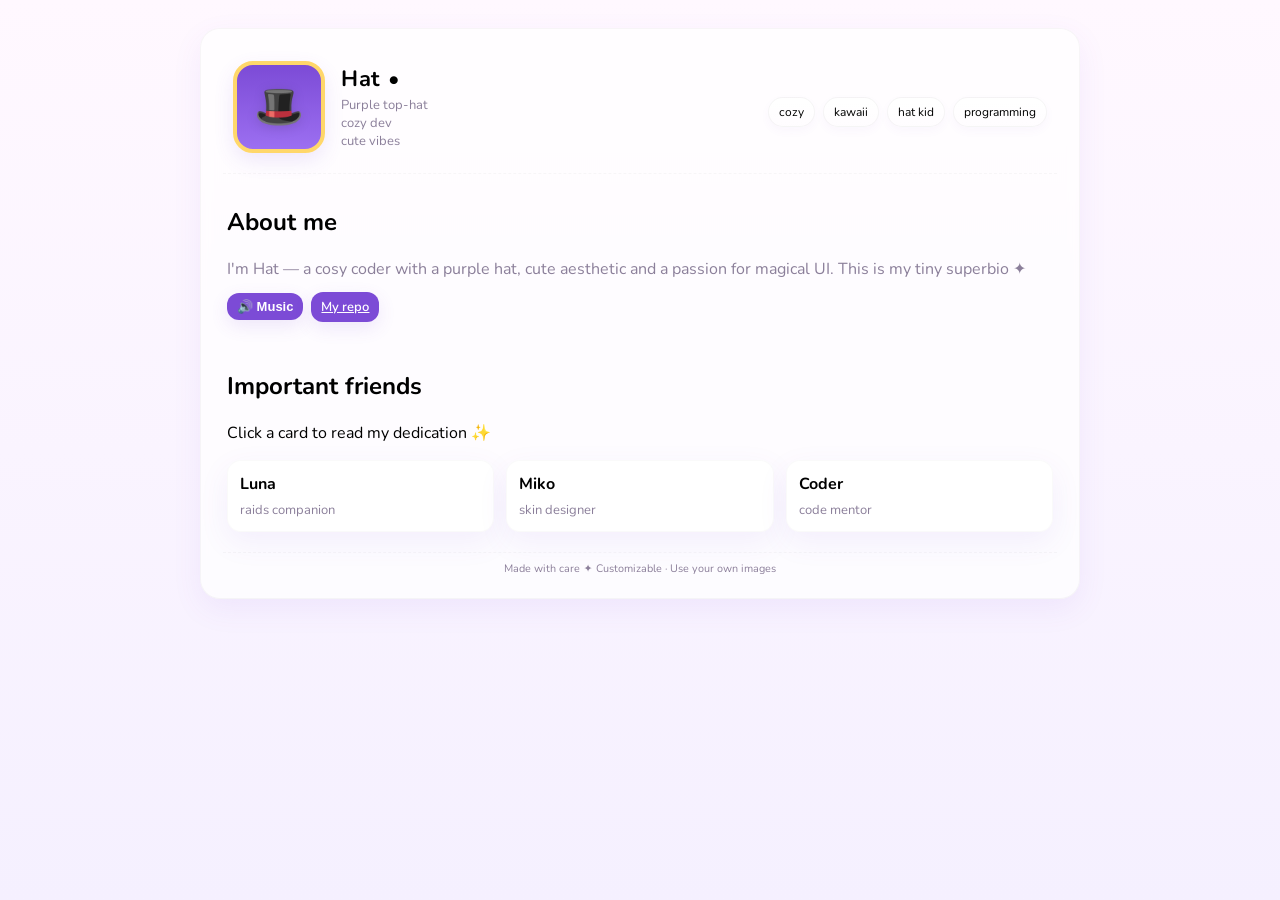
==== index.html @ 03278bb0 "Optimized gui" ====
<!doctype html>
<html lang="en">
<head>
  <meta charset="utf-8" />
  <meta name="viewport" content="width=device-width,initial-scale=1" />
  <title>Hat — Superbio</title>

  <!-- Fonts -->
  <link href="https://fonts.googleapis.com/css2?family=Nunito:wght@300;400;700&family=Inter:wght@400;600&display=swap" rel="stylesheet">

  <!-- Styles -->
  <link rel="stylesheet" href="css/style.css" />

  <meta name="description" content="Superbio of Hat — cozy kawaii profile" />
</head>
<body>

  <!-- Background music (kept exactly as it was) -->
  <audio id="bgMusic" src="assets/music.mp3" autoplay loop></audio>

  <main class="page">

    <header class="hero">
      <div class="hero-inner">

        <div class="avatar" id="avatarPlaceholder" role="img" aria-label="Avatar Hat">
          <div class="avatar-fallback">🎩</div>
        </div>

        <div class="title-block">
          <h1 class="name">Hat <span class="accent">•</span></h1>
          <p class="subtitle">
            Purple top‑hat<br>
            cozy dev<br>
            cute vibes
          </p>
        </div>

        <div class="tag-row">
          <span class="tag">cozy</span>
          <span class="tag">kawaii</span>
          <span class="tag">hat kid</span>
          <span class="tag">programming</span>
        </div>
      </div>
    </header>

    <section class="about">
      <h2>About me</h2>

      <p class="about-text">
        I'm Hat — a cosy coder with a purple hat, cute aesthetic and a passion for magical UI.
        This is my tiny superbio ✦
      </p>

      <div class="controls">
        <button id="toggleMusic" class="btn small">🔊 Music</button>
        <a class="btn small" href="https://github.com/" target="_blank" rel="noopener">My repo</a>
      </div>
    </section>

    <section class="friends">
      <h2>Important friends</h2>
      <p class="muted">Click a card to read my dedication ✨</p>

      <div id="friendsGrid" class="grid"></div>
    </section>

    <!-- Modal -->
    <div id="cardModal" class="modal hidden" role="dialog" aria-hidden="true">
      <div class="modal-card">
        <button class="modal-close" id="closeModal">✕</button>
        <div id="modalContent" class="modal-content"></div>
      </div>
    </div>

    <footer class="footer">
      <small>Made with care ✦ Customizable · Use your own images</small>
    </footer>

  </main>

  <script src="js/main.js"></script>
</body>
</html>
---- css/style.css ----
:root {
  --bg-1: #fff8ff;
  --bg-2: #f5f0ff;

  --card: #fff;
  --muted: #8b7f9a;
  --accent-purple: #7c4bd6;
  --accent-yellow: #ffd76a;

  --shadow: 0 10px 30px rgba(124,75,214,0.08);

  --soft: 14px;
  --radius: 16px;

  font-family: 'Nunito', system-ui, -apple-system, 'Segoe UI', Roboto, 'Inter', sans-serif;
  color-scheme: light;
}

* { box-sizing:border-box; }

html, body { height: 100%; }

body {
  margin: 0;
  background: linear-gradient(180deg,var(--bg-1),var(--bg-2));
  -webkit-font-smoothing: antialiased;

  display: flex;
  align-items: flex-start;
  justify-content: center;
  padding: 28px;
}

.page {
  width: 100%;
  max-width: 880px;
  background: rgba(255,255,255,0.7);
  border-radius: 20px;
  padding: 22px;
  box-shadow: var(--shadow);
  backdrop-filter: blur(6px);
  border: 1px solid rgba(0,0,0,0.03);
}

/* HERO */
.hero {
  display:flex;
  align-items:center;
  gap:18px;
  padding:10px;
}

.hero-inner {
  display:flex;
  align-items:center;
  gap:16px;
  width:100%;
}

.avatar {
  width:92px;
  height:92px;
  border-radius:20px;

  background: linear-gradient(180deg,var(--accent-purple),#9c6ff1);
  display:flex;
  align-items:center;
  justify-content:center;

  box-shadow: 0 8px 20px rgba(124,75,214,0.12);
  position:relative;
  overflow:hidden;
  border:4px solid var(--accent-yellow);
}

.avatar img { width:100%; height:100%; object-fit:cover; }

.avatar-fallback { font-size:40px; filter:drop-shadow(0 2px 6px rgba(0,0,0,0.12)); }

.title-block { flex:1; }

.name {
  margin:0;
  font-size:22px;
  letter-spacing:0.6px;
  display:flex;
  align-items:center;
  gap:8px;
}

.subtitle {
  margin: 2px 0 0;
  color: var(--muted);
  font-size:13px;
}

/* tags */
.tag-row { margin-top:10px; display:flex; gap:8px; flex-wrap:wrap; }

.tag {
  background:linear-gradient(180deg,#fff,#fff0);
  padding:6px 10px;
  border-radius:999px;
  font-size:12px;
  border:1px solid rgba(0,0,0,0.04);
  box-shadow: 0 4px 10px rgba(124,75,214,0.04);
}

/* about */
.about {
  padding:12px 4px;
  border-top:1px dashed rgba(0,0,0,0.03);
  margin-top:10px;
}

.about-text {
  color:var(--muted);
  margin:8px 0 12px;
}

.controls { display:flex; gap:8px; align-items:center; }

.btn {
  background:var(--accent-purple);
  color:white;
  padding:8px 12px;
  border-radius:12px;
  border:none;
  cursor:pointer;
  box-shadow: 0 6px 18px rgba(124,75,214,0.12);
  font-weight:600;
}

.btn.small { padding:6px 10px; font-size:13px; }

/* friends */
.friends { padding:8px 4px; margin-top:8px; }

.grid {
  display:grid;
  grid-template-columns: repeat(auto-fit,minmax(160px,1fr));
  gap:12px;
  margin-top:8px;
}

.card {
  background:var(--card);
  padding:12px;
  border-radius:14px;
  box-shadow:var(--shadow);
  border:1px solid rgba(0,0,0,0.02);
  cursor:pointer;
  transition:transform .16s ease;
}

.card:hover { transform: translateY(-6px); }

.card .smallname { font-weight:700; }
.card .smalldesc { color:var(--muted); font-size:13px; margin-top:6px; }

/* modal */
.modal {
  position:fixed;
  inset:0;
  display:flex;
  align-items:center;
  justify-content:center;
  padding:20px;
  z-index:60;
}

.modal.hidden { display:none; }

.modal-card {
  width:min(560px,96%);
  background:linear-gradient(180deg,#fff,#fff0);
  border-radius:14px;
  padding:18px;
  box-shadow:0 20px 50px rgba(17,12,40,0.25);
  position:relative;
  border:1px solid rgba(0,0,0,0.05);
}

.modal-close {
  position:absolute;
  right:12px;
  top:12px;
  border:none;
  background:transparent;
  font-size:18px;
  cursor:pointer;
}

.modal-content { color:#2b2236; }

/* footer */
.footer {
  margin-top:12px;
  padding-top:8px;
  border-top:1px dashed rgba(0,0,0,0.03);
  display:flex;
  justify-content:center;
  align-items:center;
  color:var(--muted);
  font-size:13px;
}

/* responsive */
@media (max-width:520px) {
  .hero-inner {
    flex-direction:row;
    gap:12px;
  }
  .avatar {
    width:78px;
    height:78px;
  }
}
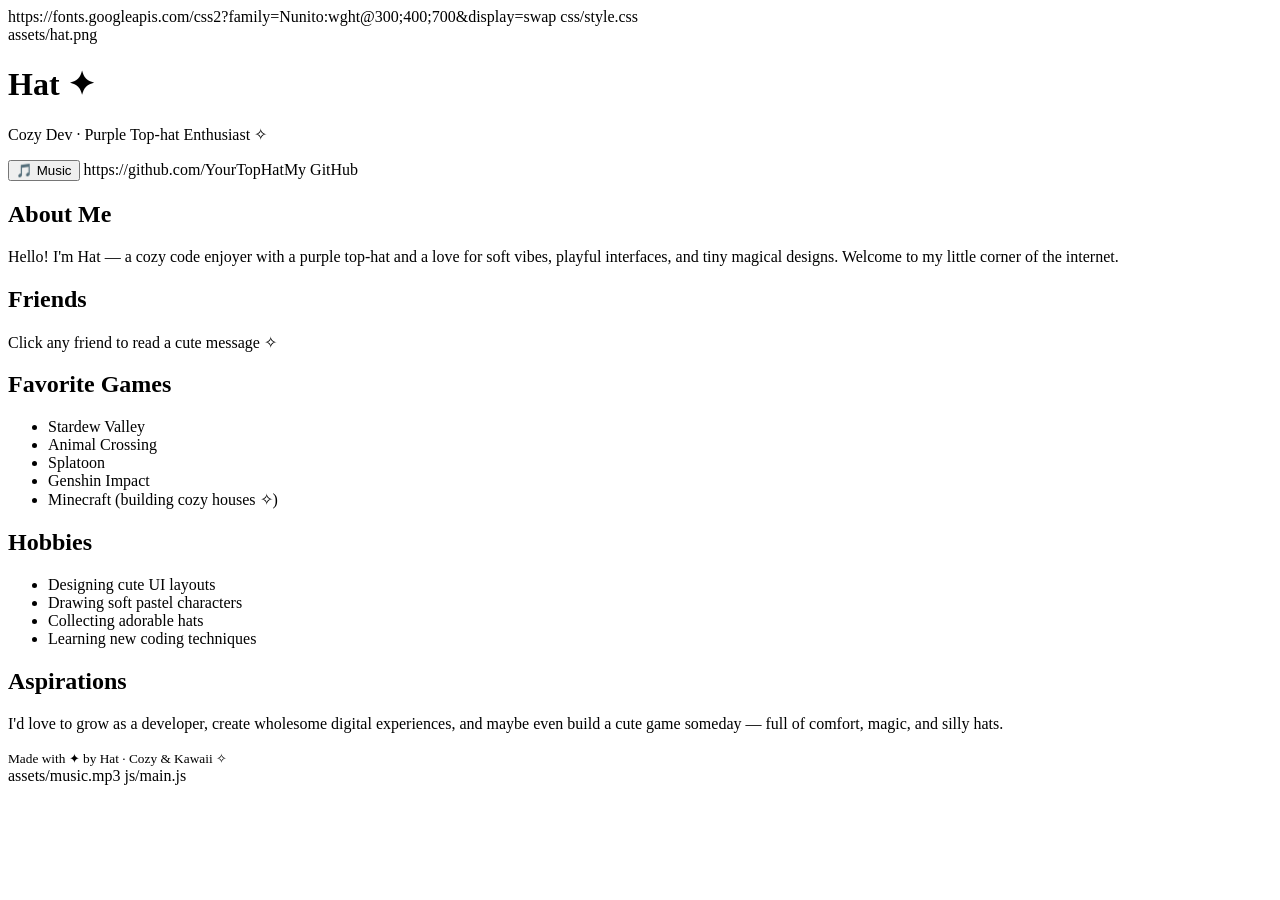
==== commit 8772d9b8: "Optimized code" ====
--- a/index.html
+++ b/index.html
@@ -2,84 +2,104 @@
 <html lang="en">
 <head>
   <meta charset="utf-8" />
-  <meta name="viewport" content="width=device-width,initial-scale=1" />
-  <title>Hat — Superbio</title>
+  <meta name="viewport" content="width=device-width, initial-scale=1" />
 
-  <!-- Fonts -->
-  <link href="https://fonts.googleapis.com/css2?family=Nunito:wght@300;400;700&family=Inter:wght@400;600&display=swap" rel="stylesheet">
+  <title>Hat — Cozy Profile</title>
+
+  <!-- Google Fonts -->
+  https://fonts.googleapis.com/css2?family=Nunito:wght@300;400;700&display=swap
 
   <!-- Styles -->
-  <link rel="stylesheet" href="css/style.css" />
+  css/style.css
 
-  <meta name="description" content="Superbio of Hat — cozy kawaii profile" />
+  <meta name="description" content="A cozy kawaii personal profile by Hat"/>
 </head>
 <body>
 
-  <!-- Background music (kept exactly as it was) -->
-  <audio id="bgMusic" src="assets/music.mp3" autoplay loop></audio>
+  <!-- Sparkles (CSS only, no images!) -->
+  <div class="sparkle-layer"></div>
 
-  <main class="page">
+  <main class="page fade-in">
 
+    <!-- HERO -->
     <header class="hero">
-      <div class="hero-inner">
+      <div class="avatar">
+        assets/hat.png
+      </div>
 
-        <div class="avatar" id="avatarPlaceholder" role="img" aria-label="Avatar Hat">
-          <div class="avatar-fallback">🎩</div>
-        </div>
+      <div class="title-block">
+        <h1 class="name">Hat <span class="heart">✦</span></h1>
+        <p class="subtitle">Cozy Dev · Purple Top‑hat Enthusiast ✧</p>
 
-        <div class="title-block">
-          <h1 class="name">Hat <span class="accent">•</span></h1>
-          <p class="subtitle">
-            Purple top‑hat<br>
-            cozy dev<br>
-            cute vibes
-          </p>
-        </div>
-
-        <div class="tag-row">
-          <span class="tag">cozy</span>
-          <span class="tag">kawaii</span>
-          <span class="tag">hat kid</span>
-          <span class="tag">programming</span>
+        <div class="controls">
+          <button id="toggleMusic" class="btn small">🎵 Music</button>
+          https://github.com/YourTopHatMy GitHub</a>
         </div>
       </div>
     </header>
 
-    <section class="about">
-      <h2>About me</h2>
-
-      <p class="about-text">
-        I'm Hat — a cosy coder with a purple hat, cute aesthetic and a passion for magical UI.
-        This is my tiny superbio ✦
+    <!-- ABOUT -->
+    <section class="section">
+      <h2>About Me</h2>
+      <p class="text">
+        Hello! I'm Hat — a cozy code enjoyer with a purple top‑hat and a love for soft vibes,
+        playful interfaces, and tiny magical designs. Welcome to my little corner of the internet.
       </p>
-
-      <div class="controls">
-        <button id="toggleMusic" class="btn small">🔊 Music</button>
-        <a class="btn small" href="https://github.com/" target="_blank" rel="noopener">My repo</a>
-      </div>
     </section>
 
-    <section class="friends">
-      <h2>Important friends</h2>
-      <p class="muted">Click a card to read my dedication ✨</p>
+    <!-- FRIENDS -->
+    <section class="section">
+      <h2>Friends</h2>
+      <p class="muted">Click any friend to read a cute message ✧</p>
 
-      <div id="friendsGrid" class="grid"></div>
+      <div id="friendsList" class="accordion-list"></div>
     </section>
 
-    <!-- Modal -->
-    <div id="cardModal" class="modal hidden" role="dialog" aria-hidden="true">
-      <div class="modal-card">
-        <button class="modal-close" id="closeModal">✕</button>
-        <div id="modalContent" class="modal-content"></div>
-      </div>
-    </div>
+    <!-- FAVORITE GAMES -->
+    <section class="section">
+      <h2>Favorite Games</h2>
 
+      <ul class="soft-list">
+        <li>Stardew Valley</li>
+        <li>Animal Crossing</li>
+        <li>Splatoon</li>
+        <li>Genshin Impact</li>
+        <li>Minecraft (building cozy houses ✧)</li>
+      </ul>
+    </section>
+
+    <!-- HOBBIES -->
+    <section class="section">
+      <h2>Hobbies</h2>
+
+      <ul class="soft-list">
+        <li>Designing cute UI layouts</li>
+        <li>Drawing soft pastel characters</li>
+        <li>Collecting adorable hats</li>
+        <li>Learning new coding techniques</li>
+      </ul>
+    </section>
+
+    <!-- ASPIRATIONS -->
+    <section class="section">
+      <h2>Aspirations</h2>
+
+      <p class="text">
+        I'd love to grow as a developer, create wholesome digital experiences,
+        and maybe even build a cute game someday — full of comfort, magic, and silly hats.
+      </p>
+    </section>
+
+    <!-- FOOTER -->
     <footer class="footer">
-      <small>Made with care ✦ Customizable · Use your own images</small>
+      <small>Made with ✦ by Hat · Cozy & Kawaii ✧</small>
     </footer>
 
   </main>
 
-  <script src="js/main.js"></script>
+  <!-- BACKGROUND MUSIC (kept) -->
+  assets/music.mp3</audio>
+
+  js/main.js</script>
 </body>
-</html>
+</html>
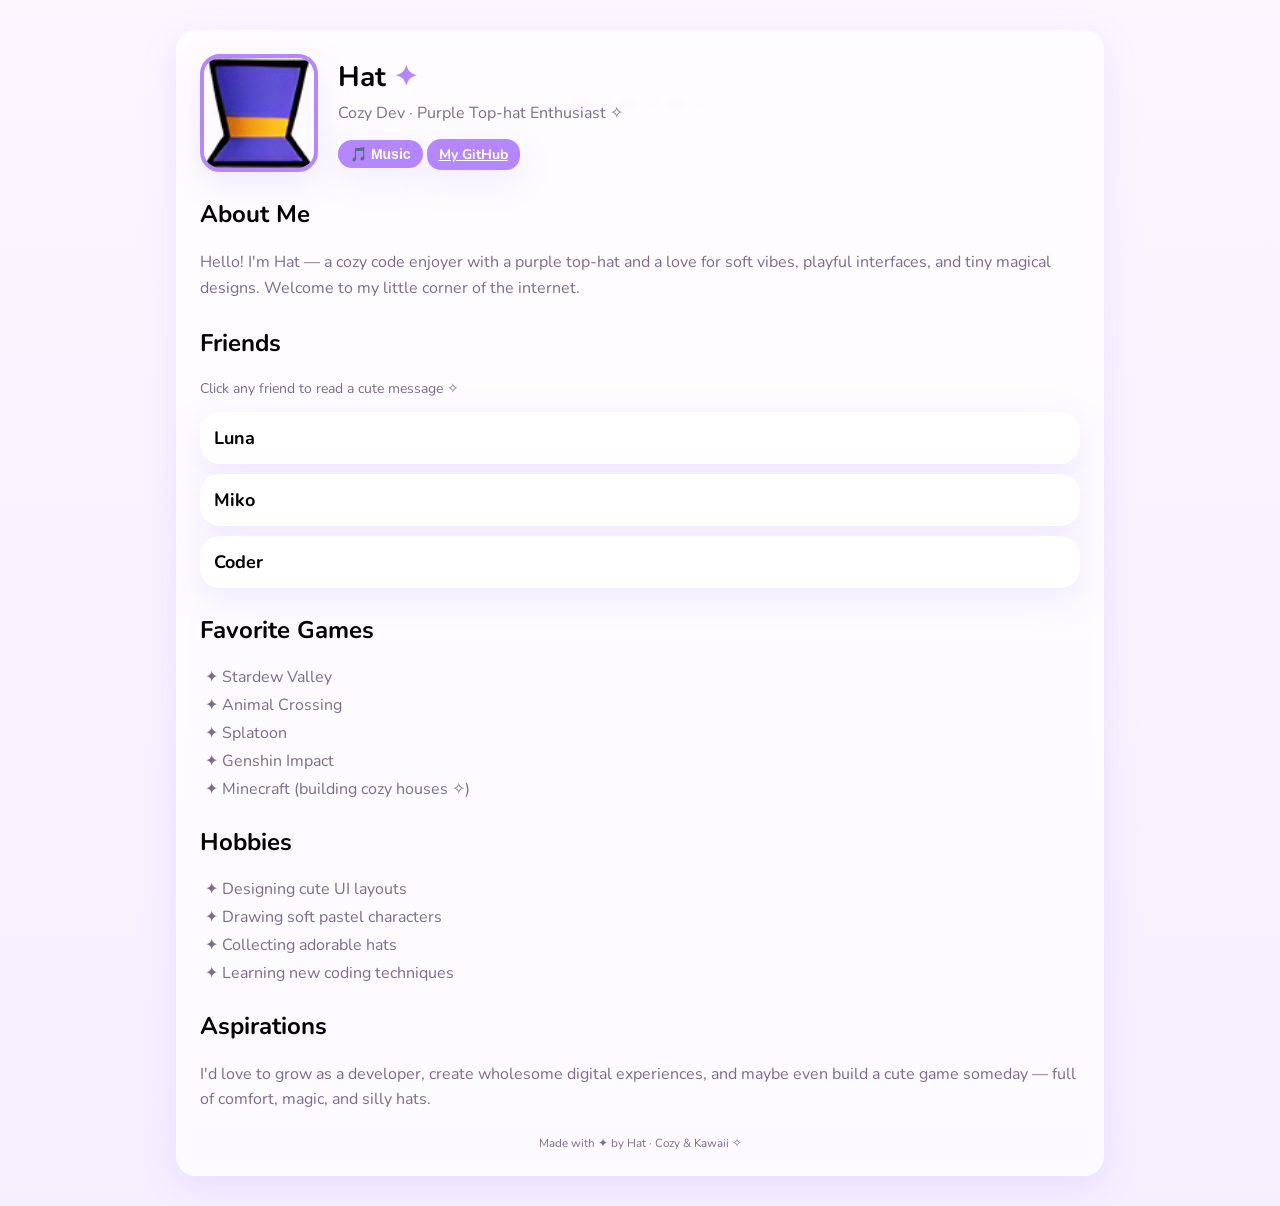
==== commit bcb66294: "Code fix" ====
--- a/index.html
+++ b/index.html
@@ -7,16 +7,16 @@
   <title>Hat — Cozy Profile</title>
 
   <!-- Google Fonts -->
-  https://fonts.googleapis.com/css2?family=Nunito:wght@300;400;700&display=swap
+  <link href="https://fonts.googleapis.com/css2?family=Nunito:wght@300;400;700&display=swap" rel="stylesheet" />
 
   <!-- Styles -->
-  css/style.css
+  <link rel="stylesheet" href="css/style.css" />
 
-  <meta name="description" content="A cozy kawaii personal profile by Hat"/>
+  <meta name="description" content="A cozy kawaii personal profile by Hat" />
 </head>
 <body>
 
-  <!-- Sparkles (CSS only, no images!) -->
+  <!-- Sparkles -->
   <div class="sparkle-layer"></div>
 
   <main class="page fade-in">
@@ -24,7 +24,7 @@
     <!-- HERO -->
     <header class="hero">
       <div class="avatar">
-        assets/hat.png
+        <img src="assets/hat.png" alt="Avatar">
       </div>
 
       <div class="title-block">
@@ -33,7 +33,7 @@
 
         <div class="controls">
           <button id="toggleMusic" class="btn small">🎵 Music</button>
-          https://github.com/YourTopHatMy GitHub</a>
+          <a class="btn small" href="https://github.com/YourTopHat" target="_blank">My GitHub</a>
         </div>
       </div>
     </header>
@@ -98,8 +98,9 @@
   </main>
 
   <!-- BACKGROUND MUSIC (kept) -->
-  assets/music.mp3</audio>
+  <audio id="bgMusic" src="assets/music.mp3" loop muted></audio>
 
-  js/main.js</script>
+  <!-- JS -->
+  <script src="js/main.js"></script>
 </body>
 </html>
--- a/css/style.css
+++ b/css/style.css
@@ -0,0 +1,173 @@
+:root {
+  --bg1: #fdf6ff;
+  --bg2: #f6efff;
+  --card: #ffffff;
+  --accent: #b487ff;
+  --accent-soft: #d7c3ff;
+  --text-muted: #7c6b8d;
+
+  --radius: 20px;
+  --shadow: 0 10px 35px rgba(150, 120, 255, 0.15);
+
+  font-family: "Nunito", sans-serif;
+}
+
+body {
+  margin: 0;
+  background: linear-gradient(180deg, var(--bg1), var(--bg2));
+  display: flex;
+  justify-content: center;
+  padding: 30px;
+}
+
+.page {
+  width: 100%;
+  max-width: 880px;
+  background: rgba(255,255,255,0.7);
+  border-radius: var(--radius);
+  box-shadow: var(--shadow);
+  padding: 24px;
+  backdrop-filter: blur(6px);
+  position: relative;
+}
+
+.fade-in {
+  animation: fade .8s ease forwards;
+  opacity: 0;
+}
+
+@keyframes fade {
+  to { opacity: 1; }
+}
+
+/* Hero */
+.hero {
+  display: flex;
+  align-items: center;
+  gap: 20px;
+}
+
+.avatar {
+  width: 110px;
+  height: 110px;
+  border-radius: var(--radius);
+  overflow: hidden;
+  border: 4px solid var(--accent);
+  box-shadow: var(--shadow);
+}
+
+.avatar img {
+  width: 100%;
+  height: 100%;
+  object-fit: cover;
+}
+
+.name {
+  margin: 0;
+  font-size: 28px;
+  display: flex;
+  gap: 8px;
+}
+
+.heart {
+  color: var(--accent);
+}
+
+.subtitle {
+  margin-top: 6px;
+  color: var(--text-muted);
+}
+
+.btn {
+  background: var(--accent);
+  color: white;
+  border: none;
+  padding: 8px 14px;
+  border-radius: 14px;
+  box-shadow: var(--shadow);
+  cursor: pointer;
+  font-weight: 700;
+}
+
+.btn.small {
+  padding: 6px 12px;
+  font-size: 14px;
+}
+
+/* Sections */
+.section { margin-top: 26px; }
+.text { color: var(--text-muted); line-height: 1.6; }
+
+/* Lists */
+.soft-list {
+  list-style: "✦ ";
+  padding-left: 22px;
+  color: var(--text-muted);
+}
+
+.soft-list li { margin: 6px 0; }
+
+.muted {
+  color: var(--text-muted);
+  font-size: 14px;
+}
+
+/* Accordion */
+.accordion-list {
+  display: flex;
+  flex-direction: column;
+  gap: 10px;
+  margin-top: 14px;
+}
+
+.accordion-item {
+  background: var(--card);
+  border-radius: var(--radius);
+  box-shadow: var(--shadow);
+  padding: 14px;
+  cursor: pointer;
+  transition: transform .15s ease;
+}
+
+.accordion-item:hover { transform: translateY(-4px); }
+
+.accordion-header {
+  font-weight: 700;
+  font-size: 18px;
+}
+
+.accordion-content {
+  display: none;
+  margin-top: 10px;
+  color: var(--text-muted);
+}
+
+.accordion-item.open .accordion-content {
+  display: block;
+}
+
+/* Sparkles */
+.sparkle-layer::before {
+  content: "✦ ✧ ✦ ✧ ✦ ✧";
+  position: fixed;
+  top: 10%;
+  left: 0;
+  right: 0;
+  text-align: center;
+  font-size: 22px;
+  opacity: 0.15;
+  animation: float 6s infinite ease-in-out;
+  pointer-events: none;
+}
+
+@keyframes float {
+  50% { transform: translateY(14px); }
+}
+
+/* Footer */
+.footer {
+  margin-top: 20px;
+  text-align: center;
+  color: var(--text-muted);
+  font-size: 14px;
+}
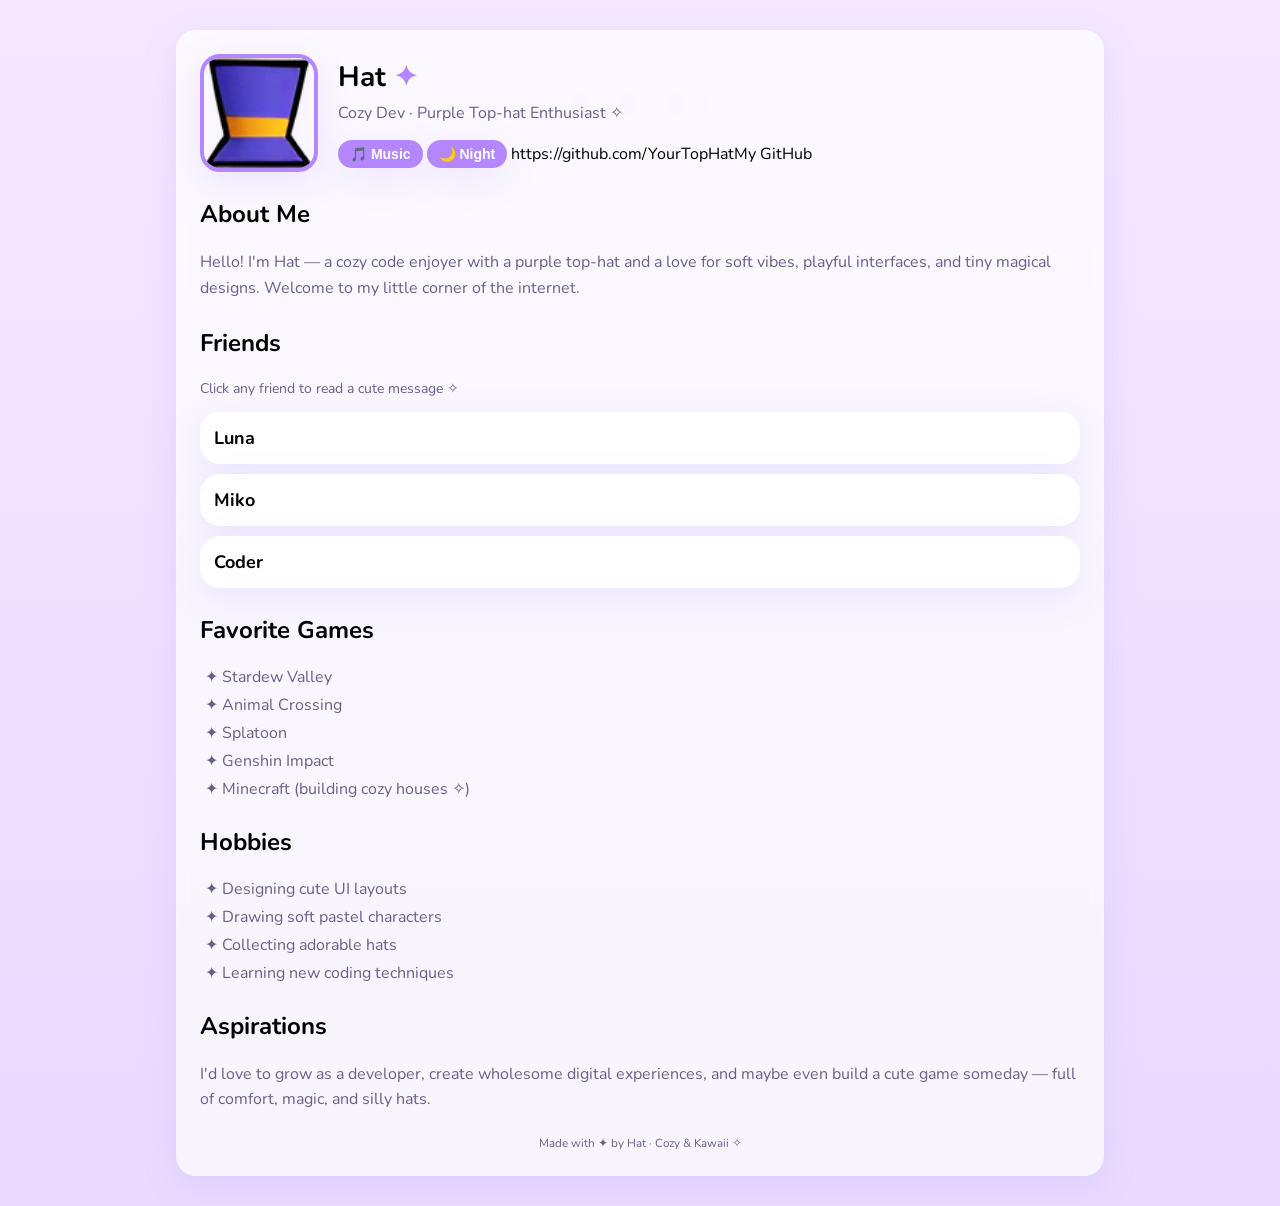
==== commit 92044911: "night/day mode" ====
--- a/index.html
+++ b/index.html
@@ -14,7 +14,8 @@
 
   <meta name="description" content="A cozy kawaii personal profile by Hat" />
 </head>
-<body>
+<body class="dark">
+    
 
   <!-- Sparkles -->
   <div class="sparkle-layer"></div>
@@ -32,8 +33,9 @@
         <p class="subtitle">Cozy Dev · Purple Top‑hat Enthusiast ✧</p>
 
         <div class="controls">
-          <button id="toggleMusic" class="btn small">🎵 Music</button>
-          <a class="btn small" href="https://github.com/YourTopHat" target="_blank">My GitHub</a>
+            <button id="toggleMusic" class="btn small">🎵 Music</button>
+            <button id="toggleTheme" class="btn small">🌙 Night</button>
+            https://github.com/YourTopHatMy GitHub</a>
         </div>
       </div>
     </header>
--- a/css/style.css
+++ b/css/style.css
@@ -10,6 +10,35 @@
   --shadow: 0 10px 35px rgba(150, 120, 255, 0.15);
 
   font-family: "Nunito", sans-serif;
+}
+
+/* DEFAULT DARK THEME */
+.dark {
+  --bg1: #f4e8ff;
+  --bg2: #e9dbff;
+
+  --card: #ffffff;
+  --accent: #b487ff;
+  --accent-soft: #dccaff;
+
+  --text-muted: #6d5e88;
+}
+
+/* LIGHT THEME */
+.light {
+  --bg1: #fff9fe;
+  --bg2: #ffeefe;
+
+  --card: #ffffff;
+  --accent: #cf91ff;
+  --accent-soft: #f2d9ff;
+
+  --text-muted: #7a6a97;
+}
+
+/* Theme transitions */
+body, .page, .accordion-item, .avatar, .btn {
+  transition: background-color .35s ease, color .35s ease, border-color .35s ease;
 }
 
 body {
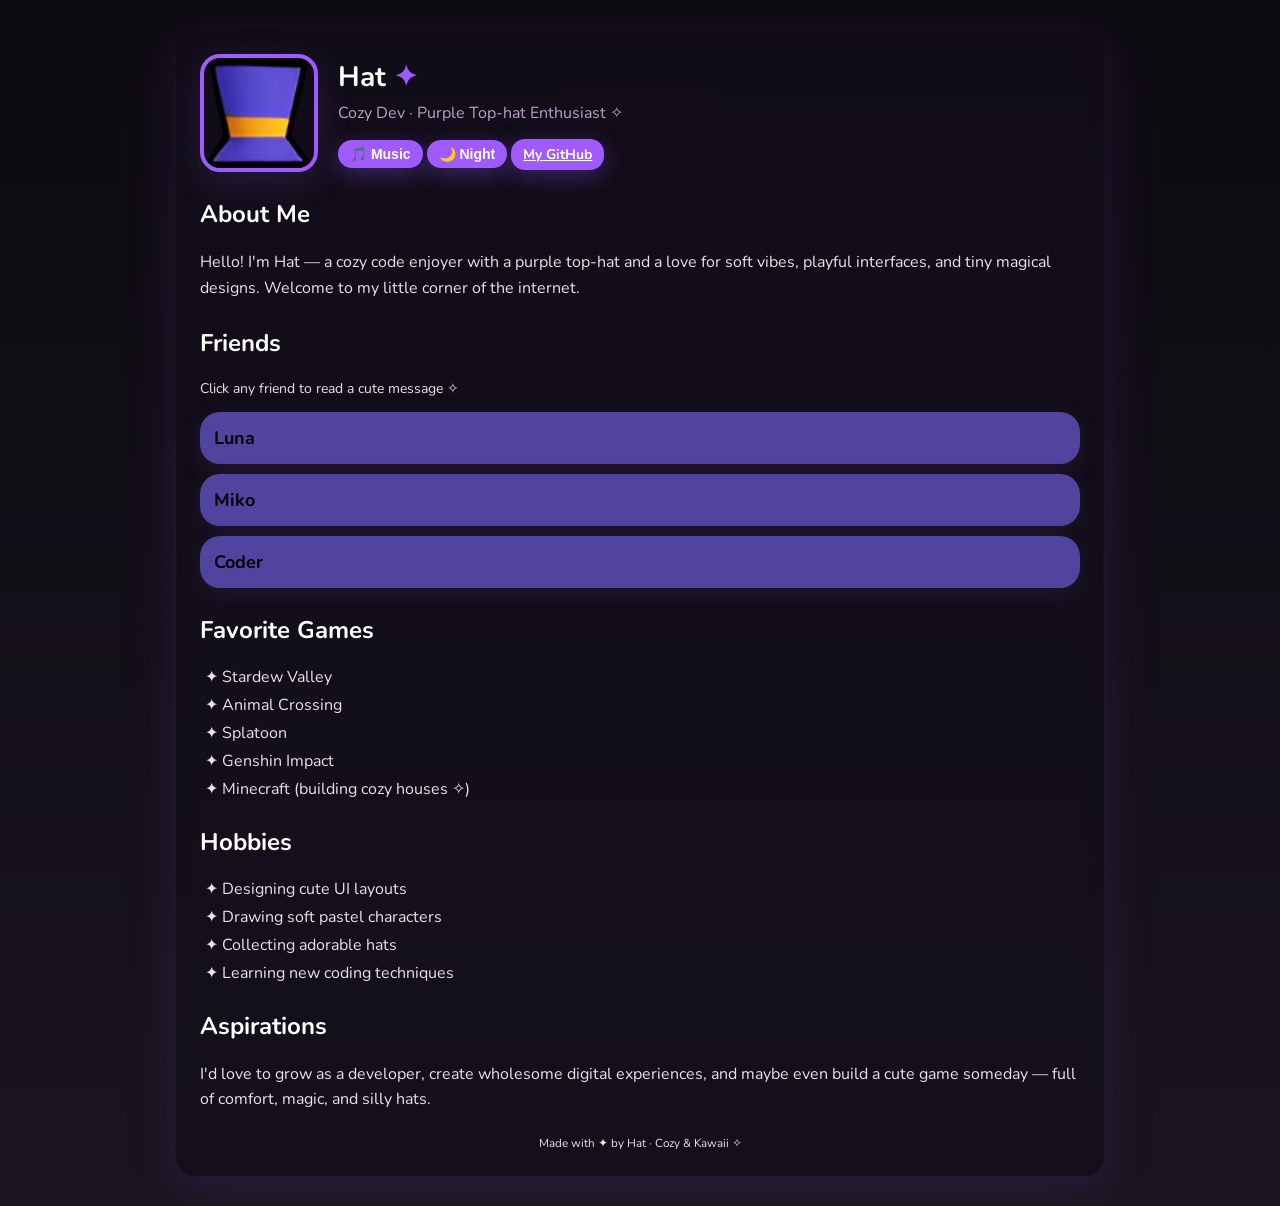
==== commit 074be655: "Dark/Light mode changed" ====
--- a/index.html
+++ b/index.html
@@ -35,7 +35,7 @@
         <div class="controls">
             <button id="toggleMusic" class="btn small">🎵 Music</button>
             <button id="toggleTheme" class="btn small">🌙 Night</button>
-            https://github.com/YourTopHatMy GitHub</a>
+            <a class="btn small" href="https://github.com/YourTopHat" target="_blank">My GitHub</a>
         </div>
       </div>
     </header>
--- a/css/style.css
+++ b/css/style.css
@@ -14,15 +14,27 @@
 
 /* DEFAULT DARK THEME */
 .dark {
-  --bg1: #f4e8ff;
-  --bg2: #e9dbff;
-
-  --card: #ffffff;
-  --accent: #b487ff;
-  --accent-soft: #dccaff;
-
-  --text-muted: #6d5e88;
-}
+  --bg1: #0d0a10;
+  --bg2: #1a1520;
+  
+  --card: #50449f;
+  
+  --accent: #a05bff;
+  --accent-soft: #5c3a72;
+
+  --text-muted: #bba3c9;
+}
+
+.dark h1,
+.dark h2,
+.dark h3,
+.dark h4,
+.dark h5,
+.dark h6 {
+  color: #ffffff;
+}
+
+
 
 /* LIGHT THEME */
 .light {
@@ -36,17 +48,40 @@
   --text-muted: #7a6a97;
 }
 
+.light h1,
+.light h2,
+.light h3,
+.light h4,
+.light h5,
+.light h6 {
+  color: #000000;
+}
+
 /* Theme transitions */
 body, .page, .accordion-item, .avatar, .btn {
   transition: background-color .35s ease, color .35s ease, border-color .35s ease;
 }
 
+.dark .text,
+.dark .soft-list,
+.dark .muted,
+.dark .footer,
+.dark .accordion-content {
+  color: #e9e0f3;   /* Blanco violeta suave */
+}
+
 body {
   margin: 0;
   background: linear-gradient(180deg, var(--bg1), var(--bg2));
   display: flex;
   justify-content: center;
   padding: 30px;
+}
+
+.dark .page {
+  background: rgba(20, 14, 28, 0.72);  /* Oscuro, translúcido, cozy */
+  backdrop-filter: blur(8px);
+  box-shadow: 0 10px 45px rgba(80, 50, 120, 0.35); /* Sombra violeta oscura */
 }
 
 .page {
@@ -107,6 +142,12 @@
   color: var(--text-muted);
 }
 
+.dark .btn {
+  background: var(--accent);
+  color: #ffffff;
+  box-shadow: 0 6px 22px rgba(140, 90, 255, 0.35);
+}
+
 .btn {
   background: var(--accent);
   color: white;
@@ -149,6 +190,11 @@
   margin-top: 14px;
 }
 
+.dark .accordion-item {
+  background: var(--card);
+  box-shadow: 0 6px 20px rgba(60, 40, 90, 0.35);
+}
+
 .accordion-item {
   background: var(--card);
   border-radius: var(--radius);
@@ -176,6 +222,12 @@
 }
 
 /* Sparkles */
+
+.dark .sparkle-layer::before {
+  opacity: 0.1;
+  color: #caa6ff;
+}
+
 .sparkle-layer::before {
   content: "✦ ✧ ✦ ✧ ✦ ✧";
   position: fixed;
@@ -189,6 +241,16 @@
   pointer-events: none;
 }
 
+.dark .fade-in {
+  animation: fadeDark .8s ease forwards;
+  opacity: 0;
+}
+
+@keyframes fadeDark {
+  from { opacity: 0; }
+  to   { opacity: 1; }
+}
+
 @keyframes float {
   50% { transform: translateY(14px); }
 }
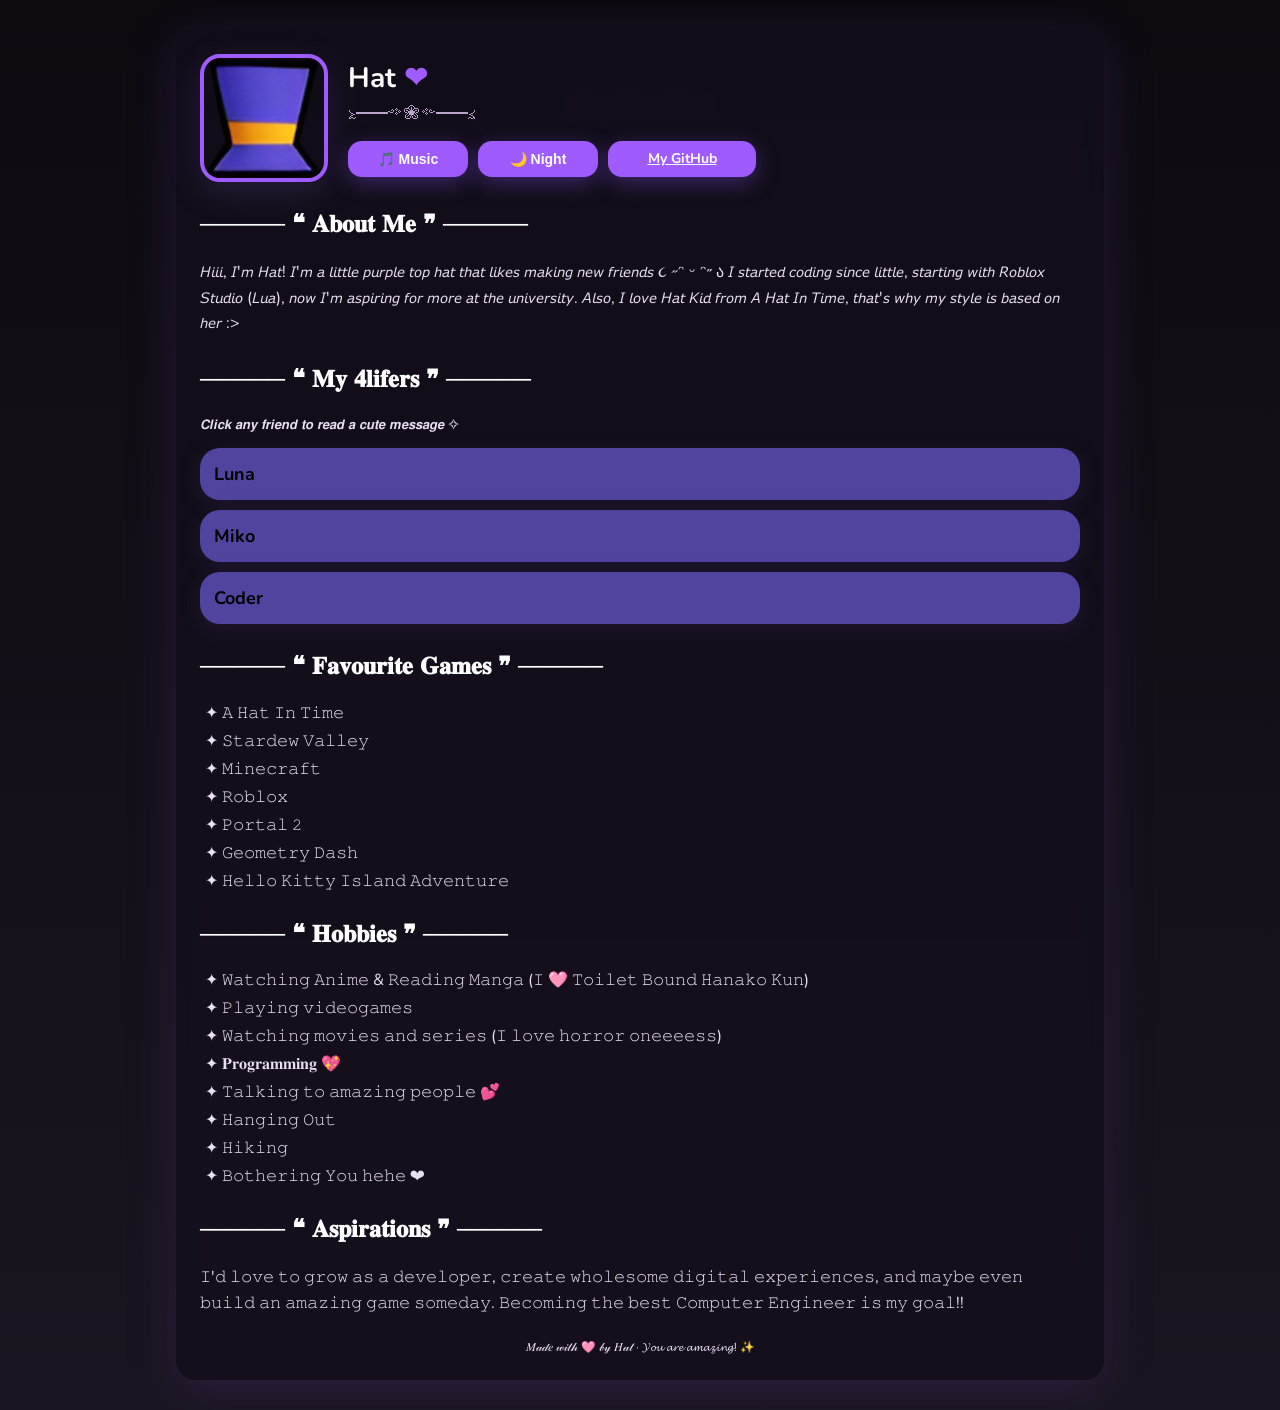
==== commit 03e3adac: "Changed all main text" ====
--- a/index.html
+++ b/index.html
@@ -4,7 +4,7 @@
   <meta charset="utf-8" />
   <meta name="viewport" content="width=device-width, initial-scale=1" />
 
-  <title>Hat — Cozy Profile</title>
+  <title>Hat — This Is My Profile ^^</title>
 
   <!-- Google Fonts -->
   <link href="https://fonts.googleapis.com/css2?family=Nunito:wght@300;400;700&display=swap" rel="stylesheet" />
@@ -29,8 +29,8 @@
       </div>
 
       <div class="title-block">
-        <h1 class="name">Hat <span class="heart">✦</span></h1>
-        <p class="subtitle">Cozy Dev · Purple Top‑hat Enthusiast ✧</p>
+        <h1 class="name">Hat <span class="heart">❤︎</span></h1>
+        <p class="subtitle">≿━━━━༺❀༻━━━━≾</p>
 
         <div class="controls">
             <button id="toggleMusic" class="btn small">🎵 Music</button>
@@ -42,59 +42,67 @@
 
     <!-- ABOUT -->
     <section class="section">
-      <h2>About Me</h2>
+      <h2>───── ❝ 𝐀𝐛𝐨𝐮𝐭 𝐌𝐞 ❞ ─────</h2>
       <p class="text">
-        Hello! I'm Hat — a cozy code enjoyer with a purple top‑hat and a love for soft vibes,
-        playful interfaces, and tiny magical designs. Welcome to my little corner of the internet.
+        𝘏𝘪𝘪𝘪, 𝘐'𝘮 𝘏𝘢𝘵! 𝘐'𝘮 𝘢 𝘭𝘪𝘵𝘵𝘭𝘦 𝘱𝘶𝘳𝘱𝘭𝘦 𝘵𝘰𝘱 𝘩𝘢𝘵 𝘵𝘩𝘢𝘵 𝘭𝘪𝘬𝘦𝘴 𝘮𝘢𝘬𝘪𝘯𝘨 𝘯𝘦𝘸 𝘧𝘳𝘪𝘦𝘯𝘥𝘴 ૮ ˶ᵔ ᵕ ᵔ˶ ა 𝘐 𝘴𝘵𝘢𝘳𝘵𝘦𝘥 𝘤𝘰𝘥𝘪𝘯𝘨 𝘴𝘪𝘯𝘤𝘦 𝘭𝘪𝘵𝘵𝘭𝘦, 
+        𝘴𝘵𝘢𝘳𝘵𝘪𝘯𝘨 𝘸𝘪𝘵𝘩 𝘙𝘰𝘣𝘭𝘰𝘹 𝘚𝘵𝘶𝘥𝘪𝘰 (𝘓𝘶𝘢), 𝘯𝘰𝘸 𝘐'𝘮 𝘢𝘴𝘱𝘪𝘳𝘪𝘯𝘨 𝘧𝘰𝘳 𝘮𝘰𝘳𝘦 𝘢𝘵 𝘵𝘩𝘦 𝘶𝘯𝘪𝘷𝘦𝘳𝘴𝘪𝘵𝘺. 𝘈𝘭𝘴𝘰, 𝘐 𝘭𝘰𝘷𝘦 𝘏𝘢𝘵 𝘒𝘪𝘥 𝘧𝘳𝘰𝘮 𝘈 𝘏𝘢𝘵 𝘐𝘯 𝘛𝘪𝘮𝘦, 
+        𝘵𝘩𝘢𝘵'𝘴 𝘸𝘩𝘺 𝘮𝘺 𝘴𝘵𝘺𝘭𝘦 𝘪𝘴 𝘣𝘢𝘴𝘦𝘥 𝘰𝘯 𝘩𝘦𝘳 :>
       </p>
     </section>
 
     <!-- FRIENDS -->
     <section class="section">
-      <h2>Friends</h2>
-      <p class="muted">Click any friend to read a cute message ✧</p>
+      <h2>───── ❝ 𝐌𝐲 𝟒𝐥𝐢𝐟𝐞𝐫𝐬 ❞ ─────</h2>
+      <p class="muted">𝘾𝙡𝙞𝙘𝙠 𝙖𝙣𝙮 𝙛𝙧𝙞𝙚𝙣𝙙 𝙩𝙤 𝙧𝙚𝙖𝙙 𝙖 𝙘𝙪𝙩𝙚 𝙢𝙚𝙨𝙨𝙖𝙜𝙚 ✧</p>
 
       <div id="friendsList" class="accordion-list"></div>
     </section>
 
     <!-- FAVORITE GAMES -->
     <section class="section">
-      <h2>Favorite Games</h2>
+      <h2>───── ❝ 𝐅𝐚𝐯𝐨𝐮𝐫𝐢𝐭𝐞 𝐆𝐚𝐦𝐞𝐬 ❞ ─────</h2>
 
       <ul class="soft-list">
-        <li>Stardew Valley</li>
-        <li>Animal Crossing</li>
-        <li>Splatoon</li>
-        <li>Genshin Impact</li>
-        <li>Minecraft (building cozy houses ✧)</li>
+        <li>𝙰 𝙷𝚊𝚝 𝙸𝚗 𝚃𝚒𝚖𝚎</li>
+        <li>𝚂𝚝𝚊𝚛𝚍𝚎𝚠 𝚅𝚊𝚕𝚕𝚎𝚢</li>
+        <li>𝙼𝚒𝚗𝚎𝚌𝚛𝚊𝚏𝚝</li>
+        <li>𝚁𝚘𝚋𝚕𝚘𝚡</li>
+        <li>𝙿𝚘𝚛𝚝𝚊𝚕 𝟸</li>
+        <li>𝙶𝚎𝚘𝚖𝚎𝚝𝚛𝚢 𝙳𝚊𝚜𝚑</li>
+        <li>𝙷𝚎𝚕𝚕𝚘 𝙺𝚒𝚝𝚝𝚢 𝙸𝚜𝚕𝚊𝚗𝚍 𝙰𝚍𝚟𝚎𝚗𝚝𝚞𝚛𝚎</li>
       </ul>
     </section>
 
     <!-- HOBBIES -->
     <section class="section">
-      <h2>Hobbies</h2>
+      <h2>───── ❝ 𝐇𝐨𝐛𝐛𝐢𝐞𝐬 ❞ ─────</h2>
 
       <ul class="soft-list">
-        <li>Designing cute UI layouts</li>
-        <li>Drawing soft pastel characters</li>
-        <li>Collecting adorable hats</li>
-        <li>Learning new coding techniques</li>
+        <li>𝚆𝚊𝚝𝚌𝚑𝚒𝚗𝚐 𝙰𝚗𝚒𝚖𝚎 & 𝚁𝚎𝚊𝚍𝚒𝚗𝚐 𝙼𝚊𝚗𝚐𝚊 (𝙸 🩷 𝚃𝚘𝚒𝚕𝚎𝚝 𝙱𝚘𝚞𝚗𝚍 𝙷𝚊𝚗𝚊𝚔𝚘 𝙺𝚞𝚗)</li>
+        <li>𝙿𝚕𝚊𝚢𝚒𝚗𝚐 𝚟𝚒𝚍𝚎𝚘𝚐𝚊𝚖𝚎𝚜</li>
+        <li>𝚆𝚊𝚝𝚌𝚑𝚒𝚗𝚐 𝚖𝚘𝚟𝚒𝚎𝚜 𝚊𝚗𝚍 𝚜𝚎𝚛𝚒𝚎𝚜 (𝙸 𝚕𝚘𝚟𝚎 𝚑𝚘𝚛𝚛𝚘𝚛 𝚘𝚗𝚎𝚎𝚎𝚎𝚜𝚜)</li>
+        <li>𝐏𝐫𝐨𝐠𝐫𝐚𝐦𝐦𝐢𝐧𝐠 💖</li>
+        <li>𝚃𝚊𝚕𝚔𝚒𝚗𝚐 𝚝𝚘 𝚊𝚖𝚊𝚣𝚒𝚗𝚐 𝚙𝚎𝚘𝚙𝚕𝚎 💕</li>
+        <li>𝙷𝚊𝚗𝚐𝚒𝚗𝚐 𝙾𝚞𝚝</li>
+        <li>𝙷𝚒𝚔𝚒𝚗𝚐</li>
+        <li>𝙱𝚘𝚝𝚑𝚎𝚛𝚒𝚗𝚐 𝚈𝚘𝚞 𝚑𝚎𝚑𝚎 ❤︎</li>
       </ul>
     </section>
 
     <!-- ASPIRATIONS -->
     <section class="section">
-      <h2>Aspirations</h2>
+      <h2>───── ❝ 𝐀𝐬𝐩𝐢𝐫𝐚𝐭𝐢𝐨𝐧𝐬 ❞ ─────</h2>
 
       <p class="text">
-        I'd love to grow as a developer, create wholesome digital experiences,
-        and maybe even build a cute game someday — full of comfort, magic, and silly hats.
+        𝙸'𝚍 𝚕𝚘𝚟𝚎 𝚝𝚘 𝚐𝚛𝚘𝚠 𝚊𝚜 𝚊 𝚍𝚎𝚟𝚎𝚕𝚘𝚙𝚎𝚛, 𝚌𝚛𝚎𝚊𝚝𝚎 𝚠𝚑𝚘𝚕𝚎𝚜𝚘𝚖𝚎 𝚍𝚒𝚐𝚒𝚝𝚊𝚕 𝚎𝚡𝚙𝚎𝚛𝚒𝚎𝚗𝚌𝚎𝚜, 
+        𝚊𝚗𝚍 𝚖𝚊𝚢𝚋𝚎 𝚎𝚟𝚎𝚗 𝚋𝚞𝚒𝚕𝚍 𝚊𝚗 𝚊𝚖𝚊𝚣𝚒𝚗𝚐 𝚐𝚊𝚖𝚎 𝚜𝚘𝚖𝚎𝚍𝚊𝚢. 𝙱𝚎𝚌𝚘𝚖𝚒𝚗𝚐 𝚝𝚑𝚎 𝚋𝚎𝚜𝚝 
+        𝙲𝚘𝚖𝚙𝚞𝚝𝚎𝚛 𝙴𝚗𝚐𝚒𝚗𝚎𝚎𝚛 𝚒𝚜 𝚖𝚢 𝚐𝚘𝚊𝚕!!
       </p>
     </section>
 
     <!-- FOOTER -->
     <footer class="footer">
-      <small>Made with ✦ by Hat · Cozy & Kawaii ✧</small>
+      <small>𝑀𝒶𝒹𝑒 𝓌𝒾𝓉𝒽 🩷 𝒷𝓎 𝐻𝒶𝓉 · 𝓨𝓸𝓾 𝓪𝓻𝓮 𝓪𝓶𝓪𝔃𝓲𝓷𝓰! ✨</small>
     </footer>
 
   </main>
--- a/css/style.css
+++ b/css/style.css
@@ -111,19 +111,54 @@
   gap: 20px;
 }
 
+/* Tablet hacia abajo: apilar contenido y ampliar toques */
+@media (max-width: 768px) {
+  .hero {
+    flex-direction: column;   /* Avatar arriba, texto y controles debajo */
+    align-items: stretch;
+    gap: 16px;
+  }
+
+  .title-block {
+    display: flex;
+    flex-direction: column;
+    gap: 10px;
+  }
+
+  .hero .controls {
+    justify-content: stretch;
+  }
+
+  .hero .controls .btn {
+    flex: 1 1 45%;      /* Dos por fila aprox. si cabe */
+    min-width: 140px;   /* Botón cómodo */
+  }
+}
+
+/* Móvil pequeño: 1 por fila si el ancho lo exige */
+@media (max-width: 420px) {
+  .hero .controls .btn {
+    flex: 1 1 100%;
+    min-width: 0;       /* Permite 1 por línea sin overflow */
+  }
+}
+
+/* Avatar SIEMPRE cuadrado y fluido */
 .avatar {
-  width: 110px;
-  height: 110px;
+  width: clamp(88px, 22vw, 120px);  /* Escala con pantalla, con límites */
+  aspect-ratio: 1 / 1;              /* Cuadrado perfecto */
   border-radius: var(--radius);
   overflow: hidden;
   border: 4px solid var(--accent);
   box-shadow: var(--shadow);
 }
 
+/* La imagen rellena el cuadrado sin deformarse */
 .avatar img {
   width: 100%;
   height: 100%;
-  object-fit: cover;
+  object-fit: cover;   /* Centrado y recorte natural, sin “aplastar” */
+  object-position: center;
 }
 
 .name {
@@ -261,4 +296,40 @@
   text-align: center;
   color: var(--text-muted);
   font-size: 14px;
+}
+
+/* Contenedor de controles: permite salto de línea y espacios cómodos */
+.hero .controls {
+  display: flex;
+  flex-wrap: wrap;       /* Permite que los botones salten de línea */
+  gap: 10px;             /* Espacio constante entre botones */
+  align-items: center;
+}
+
+/* Botones: tamaño flexible y táctil */
+.hero .controls .btn {
+  flex: 1 1 auto;              /* Se expanden para ocupar huecos disponibles */
+  min-width: 120px;            /* Evita botones demasiado estrechos */
+  max-width: 220px;            /* Evita botones gigantes en tablet */
+  text-align: center;
+  line-height: 1.2;
+  padding: 10px 14px;          /* Tamaño táctil amigable */
+}
+
+@media (max-width: 768px) {
+  body {
+    padding: 18px;
+  }
+  .page {
+    padding: 18px;
+  }
+}
+
+@media (max-width: 420px) {
+  body {
+    padding: 14px;
+  }
+  .page {
+    padding: 14px;
+  }
 }
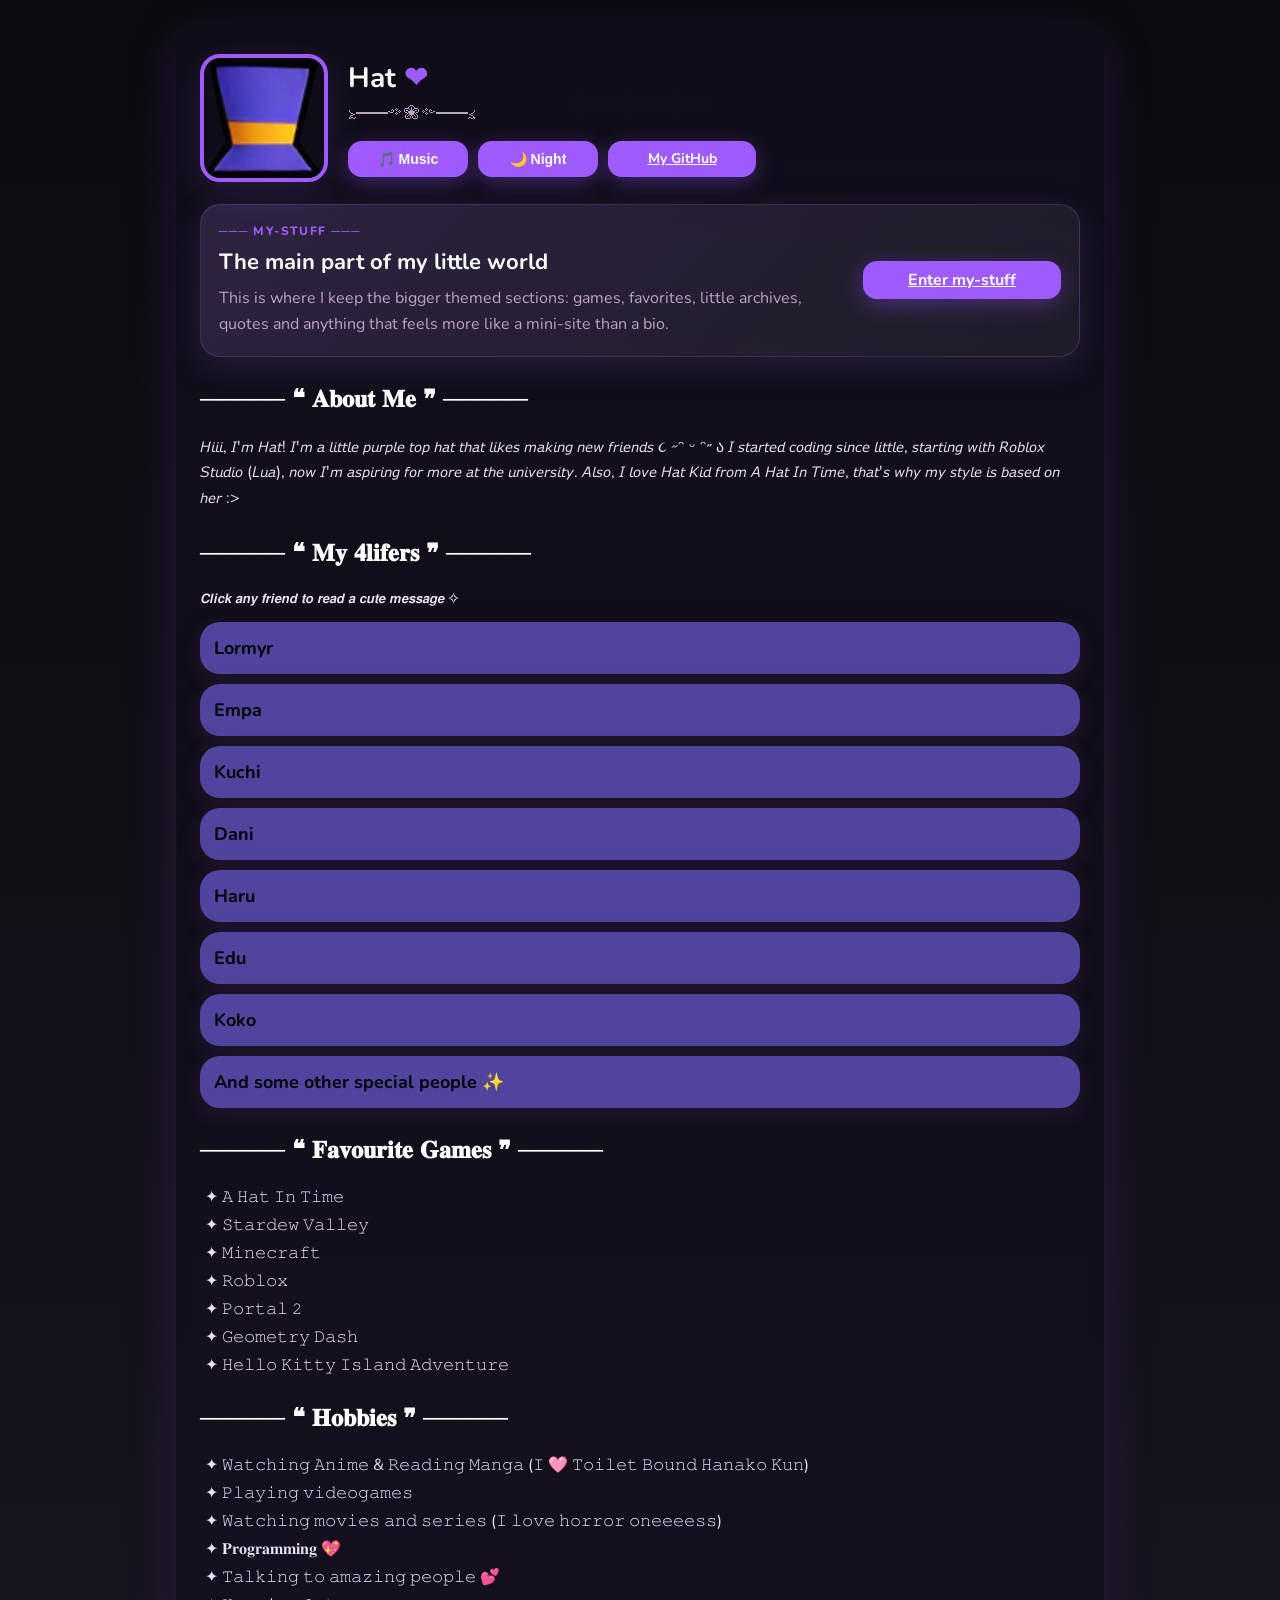
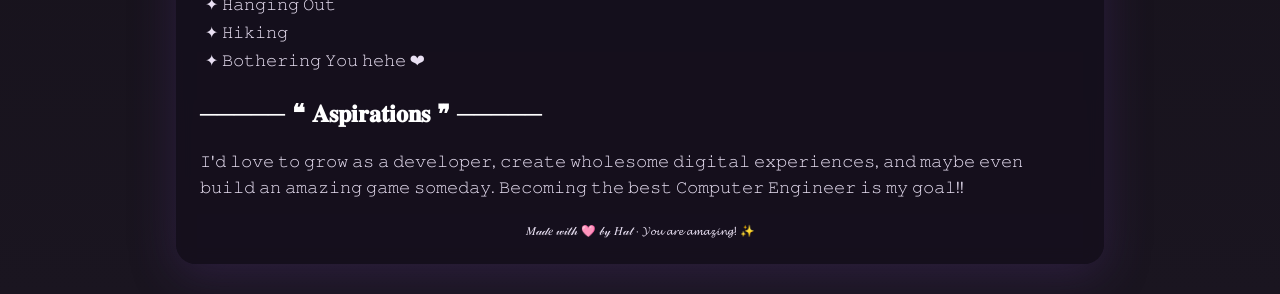
==== commit c482b5fb: "My stuff button implemented" ====
--- a/index.html
+++ b/index.html
@@ -39,6 +39,20 @@
         </div>
       </div>
     </header>
+    <section class="section spotlight-section">
+      <div class="spotlight-card">
+        <div class="spotlight-text">
+          <p class="spotlight-label">─── my-stuff ───</p>
+          <h2 class="spotlight-title">The main part of my little world</h2>
+          <p class="spotlight-desc">
+            This is where I keep the bigger themed sections: games, favorites, little archives,
+            quotes and anything that feels more like a mini-site than a bio.
+          </p>
+        </div>
+
+        <a class="btn spotlight-btn" href="/my-stuff/">Enter my-stuff</a>
+      </div>
+    </section>
 
     <!-- ABOUT -->
     <section class="section">
--- a/css/style.css
+++ b/css/style.css
@@ -332,4 +332,58 @@
   .page {
     padding: 14px;
   }
+}
+
+.spotlight-section {
+  margin-top: 22px;
+}
+
+.spotlight-card {
+  display: flex;
+  align-items: center;
+  justify-content: space-between;
+  gap: 18px;
+  padding: 18px;
+  border-radius: var(--radius);
+  background: linear-gradient(135deg, rgba(180, 135, 255, 0.18), rgba(255, 255, 255, 0.06));
+  border: 1px solid rgba(180, 135, 255, 0.18);
+  box-shadow: var(--shadow);
+}
+
+.spotlight-label {
+  margin: 0 0 8px;
+  color: var(--accent);
+  font-weight: 800;
+  letter-spacing: 0.12em;
+  text-transform: uppercase;
+  font-size: 12px;
+}
+
+.spotlight-title {
+  margin: 0;
+  font-size: 22px;
+}
+
+.spotlight-desc {
+  margin: 8px 0 0;
+  color: var(--text-muted);
+  line-height: 1.65;
+  max-width: 62ch;
+}
+
+.spotlight-btn {
+  white-space: nowrap;
+  min-width: 170px;
+  text-align: center;
+}
+
+@media (max-width: 768px) {
+  .spotlight-card {
+    flex-direction: column;
+    align-items: stretch;
+  }
+
+  .spotlight-btn {
+    width: 100%;
+  }
 }
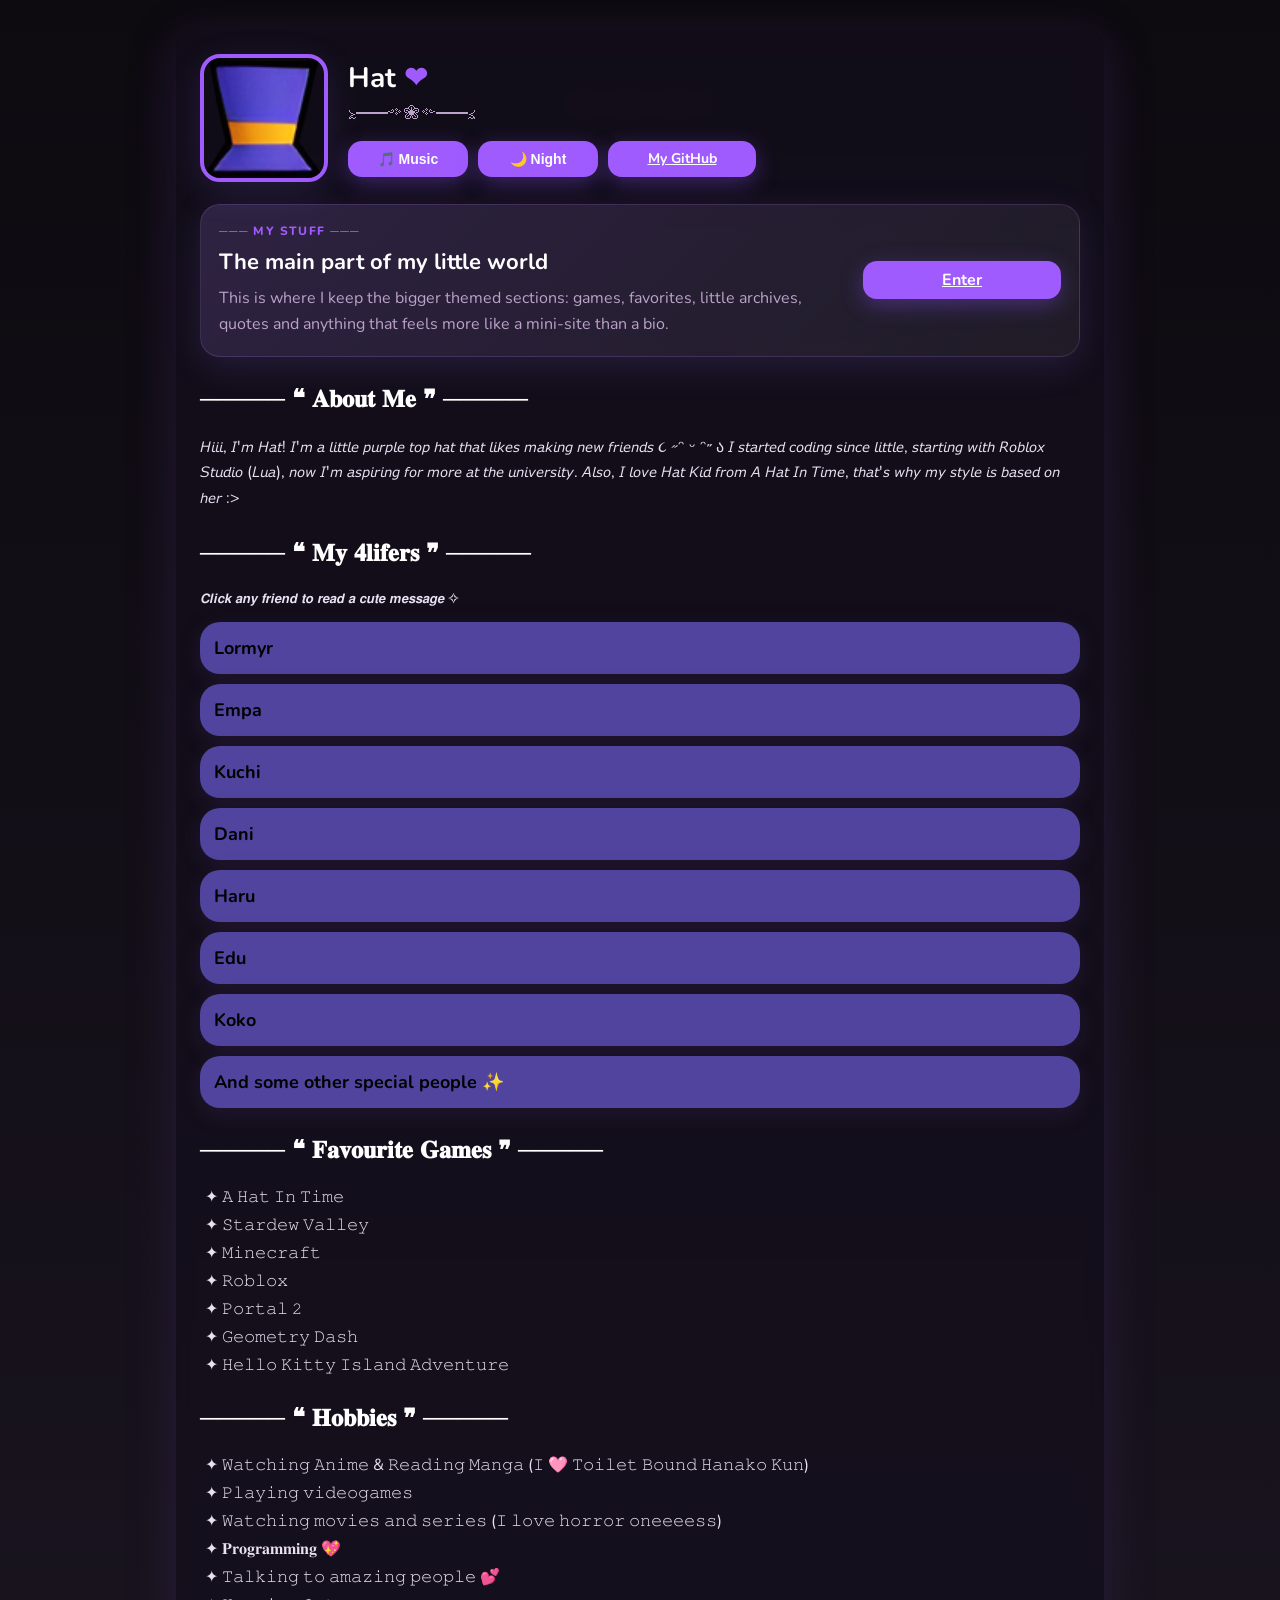
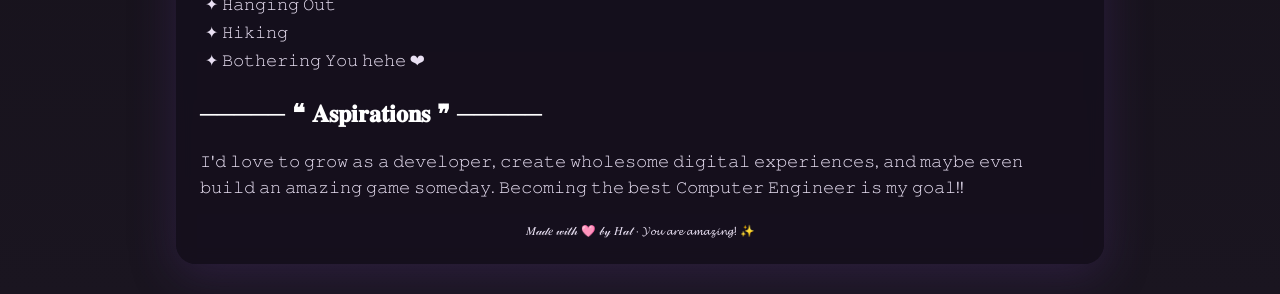
==== commit 50346895: "Fixed my-stuff button" ====
--- a/index.html
+++ b/index.html
@@ -42,7 +42,7 @@
     <section class="section spotlight-section">
       <div class="spotlight-card">
         <div class="spotlight-text">
-          <p class="spotlight-label">─── my-stuff ───</p>
+          <p class="spotlight-label">─── my stuff ───</p>
           <h2 class="spotlight-title">The main part of my little world</h2>
           <p class="spotlight-desc">
             This is where I keep the bigger themed sections: games, favorites, little archives,
@@ -50,7 +50,7 @@
           </p>
         </div>
 
-        <a class="btn spotlight-btn" href="/my-stuff/">Enter my-stuff</a>
+        <a class="btn spotlight-btn" href="/my-stuff/">Enter</a>
       </div>
     </section>
 
